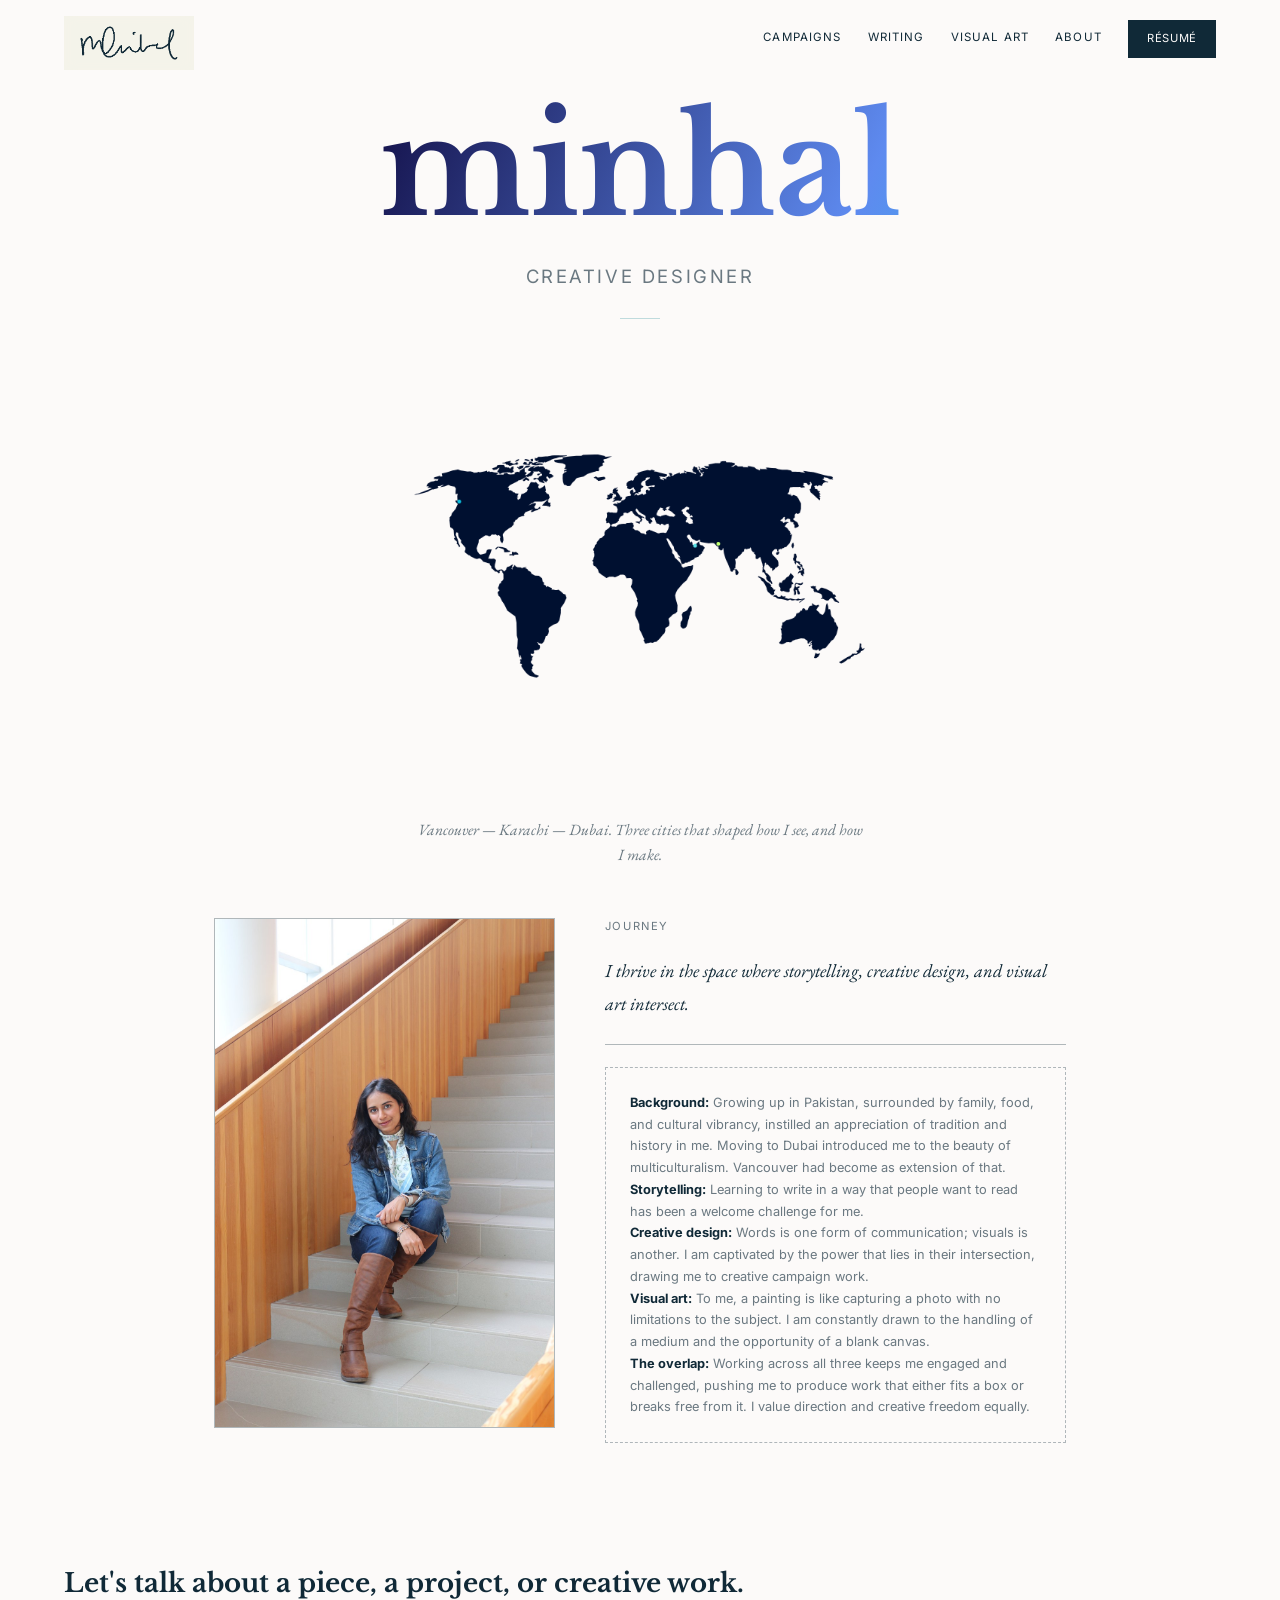
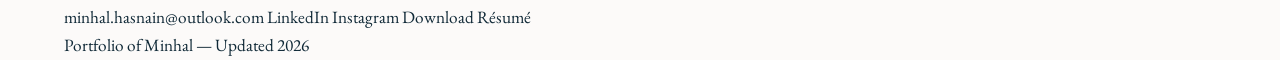
==== about.html @ 6f4754b1 "Add files via upload" ====
<!DOCTYPE html>
<html lang="en">
<head>
<meta charset="UTF-8">
<meta name="viewport" content="width=device-width, initial-scale=1.0">
<title>About — Minhal</title>
<link rel="stylesheet" href="style.css">

<!--
  ============================================================
  HOW TO EDIT THIS FILE
  ============================================================
  The big centered name uses an animated gradient — its colors
  are the two "vivid-blue" variables near the top of style.css,
  plus your existing navy. Change those hex values there.

  The three cycling labels are in the .roles list below — add,
  remove, or reorder <span> entries and the rotation adjusts
  automatically. Timing is set in the <script> at the bottom
  (currently 2.4s per label).

  Bio paragraphs are plain text further down — replace directly.
  ============================================================
-->

<style>
  .about-hero {
    display: flex; flex-direction: column; align-items: center; justify-content: center;
    text-align: center;
    padding: 100px 24px 20px;
  }

  .name-gradient {
    font-family: 'Libre Baskerville', serif;
    font-weight: 700;
    font-size: clamp(3.2rem, 13vw, 8.5rem);
    line-height: 1;
    text-transform: lowercase;
    background: linear-gradient(115deg, var(--vivid-dark) 0%, var(--vivid-blue) 30%, var(--vivid-blue-light) 50%, var(--vivid-blue) 70%, var(--vivid-dark) 100%);
    background-size: 300% 300%;
    -webkit-background-clip: text;
    background-clip: text;
    color: transparent;
    animation: gradientFlow 9s ease infinite;
  }

  @keyframes gradientFlow {
    0%   { background-position: 0% 50%; }
    50%  { background-position: 100% 50%; }
    100% { background-position: 0% 50%; }
  }

  .roles {
    margin-top: 26px;
    height: 1.9rem;
    position: relative;
    font-family: 'Inter', sans-serif;
    font-size: 1.15rem;
    letter-spacing: 0.14em;
    text-transform: uppercase;
    color: var(--navy-soft);
  }
  .roles span {
    position: absolute; left: 50%; top: 0;
    transform: translateX(-50%);
    opacity: 0;
    transition: opacity 0.7s ease;
    white-space: nowrap;
  }
  .roles span.active { opacity: 1; }

  .about-divider {
    width: 40px; height: 1px; background: var(--teal);
    margin: 26px auto 0;
  }

  .map-wrap {
    max-width: 500px;
    margin: 30px auto 0;
    padding: 0 24px;
  }
  .map-wrap img { width: 100%; height: auto; display: block; }
  .map-caption {
    margin-top: 16px;
    text-align: center;
    font-family: 'EB Garamond', serif;
    font-style: italic;
    font-size: 0.98rem;
    color: var(--navy-soft);
  }

  .about-bio {
    max-width: 900px;
    margin: 30px auto 0;
    padding: 0 24px 120px;
    text-align: left;
    display: grid;
    grid-template-columns: 0.85fr 1.15fr;
    gap: 50px;
    align-items: start;
  }
  .about-headshot img {
    width: 100%;
    display: block;
    border: 1px solid var(--navy-faint);
  }
  .about-bio-text p {
    font-family: 'EB Garamond', serif;
    font-size: 1.15rem;
    line-height: 1.8;
    margin-bottom: 22px;
  }
  .about-bio-text .label { margin-bottom: 18px; display: block; }
  .bio-statement {
    font-family: 'Libre Baskerville', serif;
    font-style: italic;
    font-size: clamp(1.2rem, 2vw, 1.5rem);
    line-height: 1.4;
    color: var(--navy);
    margin-bottom: 30px;
    padding-bottom: 24px;
    border-bottom: 1px solid var(--navy-faint);
  }
  .bio-placeholder-box {
    border: 1px dashed var(--navy-faint);
    padding: 24px;
    font-family: 'Inter', sans-serif;
    font-size: 0.8rem;
    line-height: 1.7;
    color: var(--navy-soft);
  }
  .bio-placeholder-box strong { color: var(--navy); }

  @media (max-width: 700px) {
    .about-bio { grid-template-columns: 1fr; }
    .about-headshot { max-width: 260px; margin: 0 auto; }
  }

  @media (prefers-reduced-motion: reduce) {
    .name-gradient { animation: none; background-position: 30% 50%; }
    .roles span { transition: none; }
  }
</style>
</head>
<body>

<a class="mark" href="index.html"><img src="images/signature.png" alt="Minhal signature"></a>
<nav class="nav-desktop">
  <a class="nav-link" href="work.html">Campaigns</a>
  <a class="nav-link" href="writing.html">Writing</a>
  <a class="nav-link" href="art.html">Visual Art</a>
  <a class="nav-link" href="about.html">About</a>
  <a class="btn-resume" href="#">Résumé</a>
</nav>
<div class="nav-mobile-toggle" id="hamburger"><span></span></div>
<div class="mobile-menu" id="mobileMenu">
  <a class="mobile-link" href="work.html">Campaigns</a>
  <a class="mobile-link" href="writing.html">Writing</a>
  <a class="mobile-link" href="art.html">Visual Art</a>
  <a class="mobile-link" href="about.html">About</a>
  <a class="btn-resume" href="#">Résumé</a>
</div>

<!-- SECTION: ABOUT HERO -->
<div class="about-hero">
  <div class="name-gradient">Minhal</div>
  <div class="roles">
    <span class="active">Storyteller</span>
    <span>Creative Designer</span>
    <span>Visual Artist</span>
  </div>
  <div class="about-divider"></div>

  <div class="map-wrap">
    <img src="images/world-map.png" alt="World map with pins marking Vancouver, Dubai, and Karachi">
    <p class="map-caption">Vancouver — Karachi — Dubai. Three cities that shaped how I see, and how I make.</p>
  </div>
</div>

<!-- SECTION: BIO -->
<div class="about-bio">
  <div class="about-headshot">
    <img src="images/headshot.jpg" alt="Portrait of Minhal">
  </div>
  <div class="about-bio-text">
    <span class="label">Journey</span>
    <p class="bio-statement">I thrive in the space where storytelling, creative design, and visual art intersect.</p>
    <div class="bio-placeholder-box">
      <strong>Background:</strong> Growing up in Pakistan, surrounded by family, food, and cultural vibrancy, instilled an appreciation of tradition and history in me. Moving to Dubai introduced me to the beauty of multiculturalism. Vancouver had become as extension of that.<br>
      <strong>Storytelling:</strong> Learning to write in a way that people want to read has been a welcome challenge for me.<br>
      <strong>Creative design:</strong> Words is one form of communication; visuals is another. I am captivated by the power that lies in their intersection, drawing me to creative campaign work.<br>
      <strong>Visual art:</strong> To me, a painting is like capturing a photo with no limitations to the subject. I am constantly drawn to the handling of a medium and the opportunity of a blank canvas.<br>
      <strong>The overlap:</strong> Working across all three keeps me engaged and challenged, pushing me to produce work that either fits a box or breaks free from it. I value direction and creative freedom equally.
    </div>
  </div>
</div>

  <footer id="contact">
  <div class="wrap">
    <h2 class="display">Let's talk about a piece, a project, or creative work.</h2>
        <div class="contact-row">
      <a href="mailto:minhal.hasnain@outlook.com">minhal.hasnain@outlook.com</a>
      <a href="https://www.linkedin.com/in/minhal-hasnain-a8464b2b0/" target="_blank" rel="noopener">LinkedIn</a>
      <a href="https://www.instagram.com/spilling.ink.mh/" target="_blank" rel="noopener">Instagram</a>
      <a href="#">Download Résumé</a>
    </div>
    <div class="fine-print">Portfolio of Minhal — Updated 2026</div>
  </div>
</footer>
  
<script>
    const hamburger = document.getElementById('hamburger');
  const mobileMenu = document.getElementById('mobileMenu');
  hamburger.addEventListener('click', () => { hamburger.classList.toggle('open'); mobileMenu.classList.toggle('open'); });
  document.querySelectorAll('.mobile-menu a').forEach(a => {
    a.addEventListener('click', () => { hamburger.classList.remove('open'); mobileMenu.classList.remove('open'); });
  });

  // Cycling role labels
  const roles = document.querySelectorAll('.roles span');
  let roleIndex = 0;
  setInterval(() => {
    roles[roleIndex].classList.remove('active');
    roleIndex = (roleIndex + 1) % roles.length;
    roles[roleIndex].classList.add('active');
  }, 1500);
</script>

</body>
</html>
---- style.css ----
/* ============================================================
   SHARED STYLES — loaded by both index.html and about.html
   Edit colors and fonts here once; both pages update.
   ============================================================ */
@import url('https://fonts.googleapis.com/css2?family=Libre+Baskerville:ital,wght@0,400;0,700;1,400&family=EB+Garamond:ital,wght@0,400;0,500;0,600;1,400&family=Inter:wght@400;500&family=Parisienne&display=swap');

:root {
  /* ---- EDIT YOUR COLORS HERE ---- */
  --cream: #fcfaf9;
  --teal:  #bfdbdd;
  --grey:  #e6eaef;
  --navy:  #102937;
  /* one-time accent used only for the About page name gradient */
  --vivid-blue: #5E8AEF;
  --vivid-blue-light: #24CAEA;
  --vivid-dark: #14114A;
  /* -------------------------------- */
  --navy-soft: rgba(16, 41, 55, 0.62);
  --navy-faint: rgba(16, 41, 55, 0.32);
}

* { box-sizing: border-box; margin: 0; padding: 0; }
html { scroll-behavior: smooth; }
body {
  background: var(--cream);
  color: var(--navy);
  font-family: 'EB Garamond', serif;
  font-size: 1.08rem;
  line-height: 1.6;
  -webkit-font-smoothing: antialiased;
  overflow-x: hidden;
}
a { color: inherit; text-decoration: none; }
.display { font-family: 'Libre Baskerville', serif; }
.label {
  font-family: 'Inter', sans-serif;
  font-size: 0.7rem;
  letter-spacing: 0.14em;
  text-transform: uppercase;
  color: var(--navy-soft);
}
.wrap { max-width: 1400px; margin: 0 auto; padding: 0 clamp(20px, 5vw, 64px); }

/* ---------- SIGNATURE (fixed top-left, links home) ---------- */
.mark {
  position: fixed;
  top: 16px;
  left: clamp(20px, 5vw, 64px);
  z-index: 60;
  display: block;
  background: rgba(242, 240, 228, 0.75);
  backdrop-filter: blur(6px);
  padding: 6px 12px;
  line-height: 1;
}
.mark img {
  display: block;
  height: 42px;
  width: auto;
}

/* ---------- DESKTOP NAV — flat, 4 items, résumé CTA ---------- */
.nav-desktop {
  position: fixed;
  top: 20px;
  right: clamp(20px, 5vw, 64px);
  z-index: 60;
  display: flex;
  align-items: center;
  gap: 26px;
  font-family: 'Inter', sans-serif;
  font-size: 0.72rem;
  letter-spacing: 0.1em;
  text-transform: uppercase;
}
.nav-desktop a.nav-link {
  position: relative;
  padding-bottom: 3px;
}
.nav-desktop a.nav-link::after {
  content: ""; position: absolute; left: 0; bottom: 0;
  width: 0%; height: 1px; background: var(--navy);
  transition: width 0.25s ease;
}
.nav-desktop a.nav-link:hover::after { width: 100%; }
.btn-resume {
  font-family: 'Inter', sans-serif; font-size: 0.7rem; letter-spacing: 0.06em; text-transform: uppercase;
  background: var(--navy); color: var(--cream); padding: 9px 18px; border: 1px solid var(--navy);
  transition: opacity 0.2s ease;
}
.btn-resume:hover { opacity: 0.85; }

/* ---------- MOBILE HAMBURGER + MENU (flat) ---------- */
.nav-mobile-toggle {
  display: none; position: fixed; top: 20px; right: 20px; z-index: 70;
  width: 40px; height: 40px; background: rgba(242,240,228,0.9);
  border: 1px solid var(--navy-faint); align-items: center; justify-content: center; cursor: pointer;
}
.nav-mobile-toggle span { display: block; width: 18px; height: 1px; background: var(--navy); position: relative; }
.nav-mobile-toggle span::before, .nav-mobile-toggle span::after {
  content: ""; position: absolute; left: 0; width: 18px; height: 1px; background: var(--navy);
  transition: transform 0.25s ease;
}
.nav-mobile-toggle span::before { top: -6px; }
.nav-mobile-toggle span::after { top: 6px; }
.nav-mobile-toggle.open span { background: transparent; }
.nav-mobile-toggle.open span::before { transform: translateY(6px) rotate(45deg); }
.nav-mobile-toggle.open span::after { transform: translateY(-6px) rotate(-45deg); }

.mobile-menu {
  position: fixed; inset: 0; background: var(--cream); z-index: 65;
  padding: 100px 32px 40px; display: flex; flex-direction: column; gap: 4px;
  transform: translateX(100%); transition: transform 0.35s ease; overflow-y: auto;
}
.mobile-menu.open { transform: translateX(0); }
.mobile-menu a.mobile-link {
  display: block; padding: 18px 0; border-bottom: 1px solid var(--navy-faint);
  font-family: 'Libre Baskerville', serif; font-size: 1.3rem; font-weight: 700;
}
.mobile-menu .btn-resume { margin-top: 24px; text-align: center; }

@media (max-width: 860px) {
  .nav-desktop { display: none; }
  .nav-mobile-toggle { display: flex; }
}

/* ---------- SECTIONS GENERAL ---------- */
section { padding: 100px 0; border-top: 1px solid var(--navy-faint); }
.section-head { display: flex; justify-content: space-between; align-items: baseline; margin-bottom: 50px; flex-wrap: wrap; gap: 12px; }
.section-head h2 { font-size: clamp(1.8rem, 3.4vw, 2.6rem); font-weight: 700; }
.section-index { font-family: 'Inter', sans-serif; font-size: 0.7rem; letter-spacing: 0.1em; color: var(--navy-soft); }
.subhead { font-family: 'Inter', sans-serif; font-size: 0.72rem; letter-spacing: 0.1em; text-transform: uppercase; color: var(--navy-soft); margin: 44px 0 20px; border-top: 1px solid var(--navy-faint); padding-top: 20px; display:flex; justify-content:space-between; align-items:baseline; }
.subhead:first-of-type { margin-top: 0; border-top: none; padding-top: 0; }
.view-all { font-family: 'Inter', sans-serif; font-size: 0.68rem; letter-spacing: 0.06em; border-bottom: 1px solid var(--navy-soft); padding-bottom: 1px; text-transform: none; }
.view-all:hover { border-color: var(--teal); background: var(--teal); }

.placeholder-note { position: absolute; inset: 0; display: flex; align-items: center; justify-content: center; font-family: 'Inter', sans-serif; font-size: 0.62rem; letter-spacing: 0.08em; text-transform: uppercase; color: rgba(16,41,55,0.4); text-align: center; padding: 0 12px; }
.fill-a { background: linear-gradient(135deg, var(--teal), var(--cream)); }
.fill-b { background: linear-gradient(160deg, var(--navy), var(--teal)); }
.fill-c { background: linear-gradient(200deg, var(--grey), var(--teal)); }
.fill-d { background: linear-gradient(120deg, var(--cream), var(--navy) 140%); }
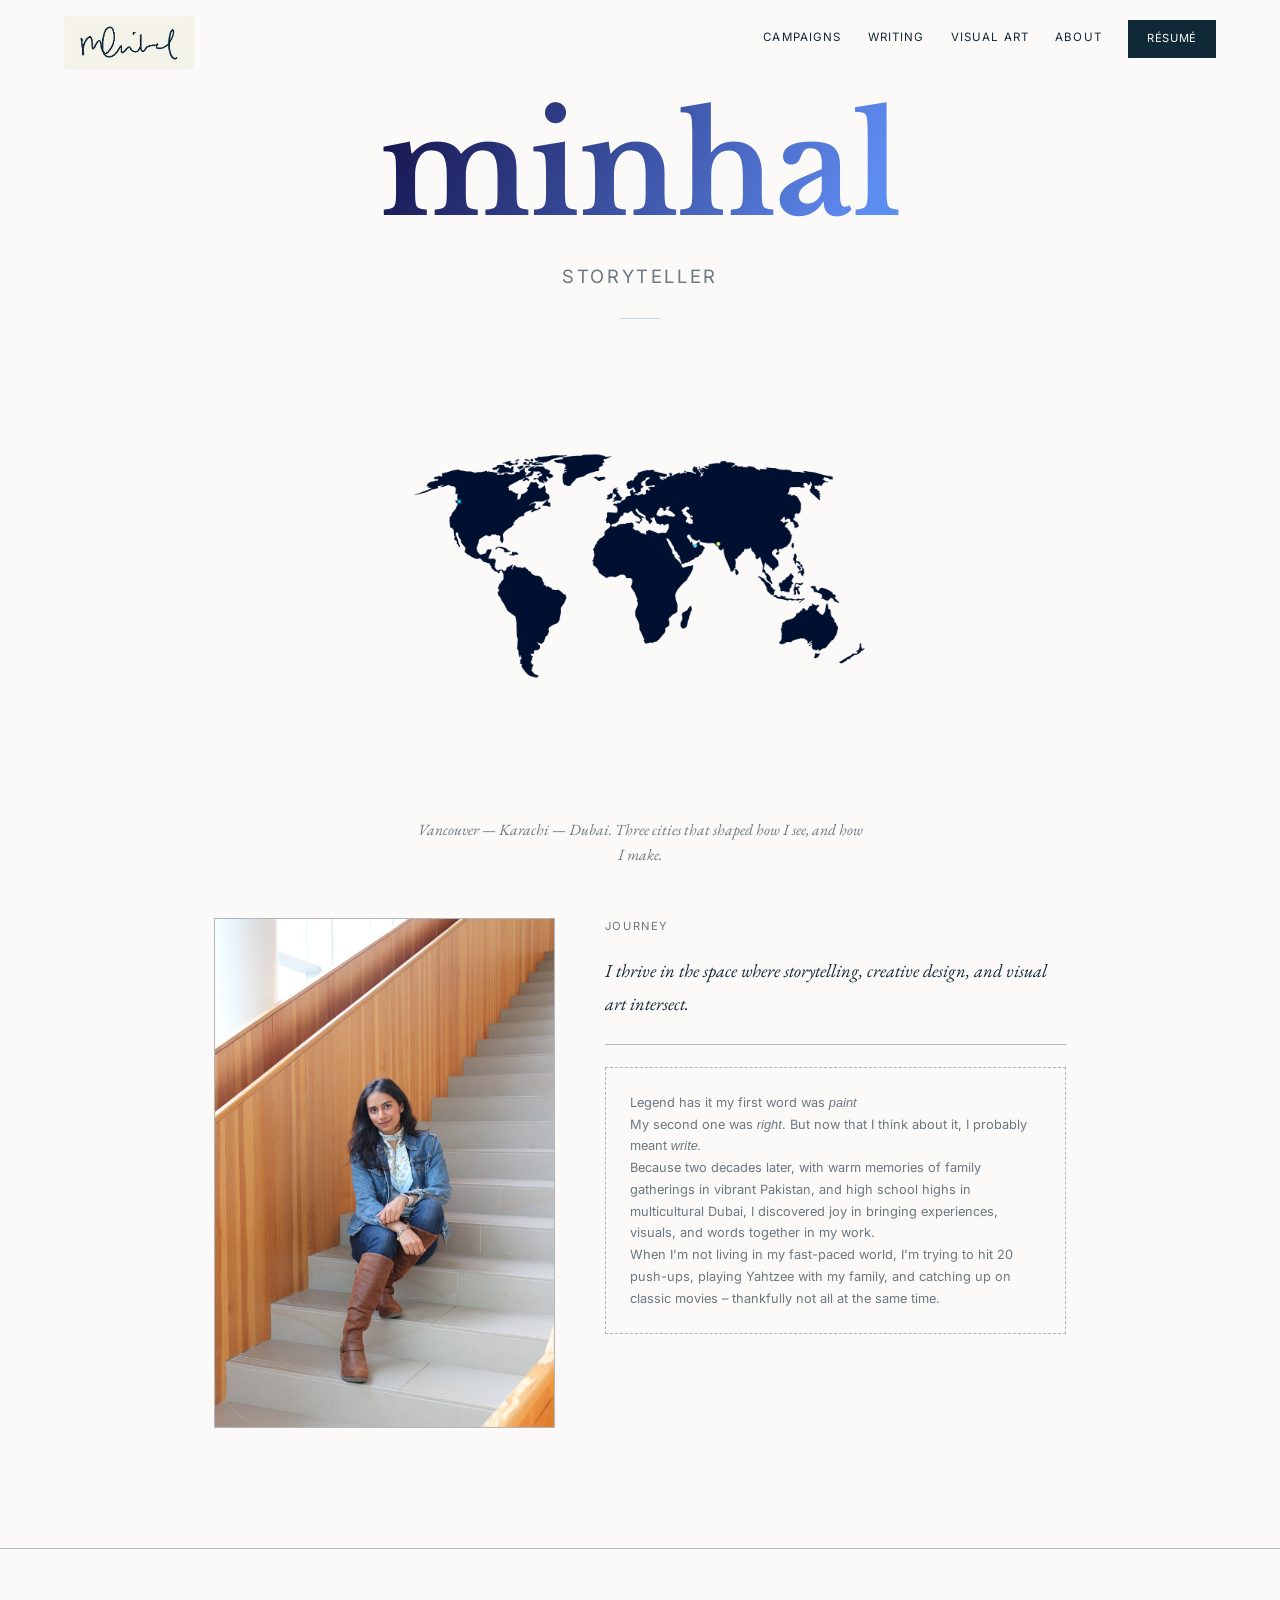
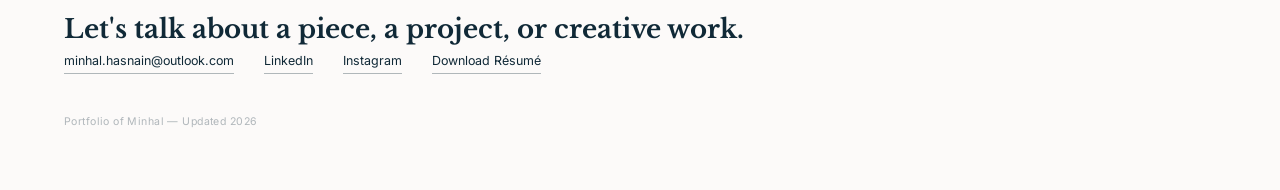
==== commit 0541b111: "Update bio statement with personal narrative Revised the bio statement to provide a more personal na" ====
--- a/about.html
+++ b/about.html
@@ -186,11 +186,10 @@
     <span class="label">Journey</span>
     <p class="bio-statement">I thrive in the space where storytelling, creative design, and visual art intersect.</p>
     <div class="bio-placeholder-box">
-      <strong>Background:</strong> Growing up in Pakistan, surrounded by family, food, and cultural vibrancy, instilled an appreciation of tradition and history in me. Moving to Dubai introduced me to the beauty of multiculturalism. Vancouver had become as extension of that.<br>
-      <strong>Storytelling:</strong> Learning to write in a way that people want to read has been a welcome challenge for me.<br>
-      <strong>Creative design:</strong> Words is one form of communication; visuals is another. I am captivated by the power that lies in their intersection, drawing me to creative campaign work.<br>
-      <strong>Visual art:</strong> To me, a painting is like capturing a photo with no limitations to the subject. I am constantly drawn to the handling of a medium and the opportunity of a blank canvas.<br>
-      <strong>The overlap:</strong> Working across all three keeps me engaged and challenged, pushing me to produce work that either fits a box or breaks free from it. I value direction and creative freedom equally.
+      Legend has it my first word was <i>paint</i><br>
+      My second one was <i>right</i>. But now that I think about it, I probably meant <i>write.</i><br>
+      Because two decades later, with warm memories of family gatherings in vibrant Pakistan, and high school highs in multicultural Dubai, I discovered joy in bringing experiences, visuals, and words together in my work.<br>
+      When I'm not living in my fast-paced world, I'm trying to hit 20 push-ups, playing Yahtzee with my family, and catching up on classic movies – thankfully not all at the same time.
     </div>
   </div>
 </div>
--- a/style.css
+++ b/style.css
@@ -139,3 +139,9 @@
 .fill-b { background: linear-gradient(160deg, var(--navy), var(--teal)); }
 .fill-c { background: linear-gradient(200deg, var(--grey), var(--teal)); }
 .fill-d { background: linear-gradient(120deg, var(--cream), var(--navy) 140%); }
+
+/* ---------- FOOTER (shared across every page) ---------- */
+footer { padding: 60px 0; border-top: 1px solid var(--navy-faint); }
+.contact-row { display: flex; gap: 30px; flex-wrap: wrap; font-family: 'Inter', sans-serif; font-size: 0.78rem; }
+.contact-row a { border-bottom: 1px solid var(--navy-faint); padding-bottom: 2px; }
+.fine-print { margin-top: 40px; font-family: 'Inter', sans-serif; font-size: 0.66rem; color: var(--navy-faint); letter-spacing: 0.04em; }
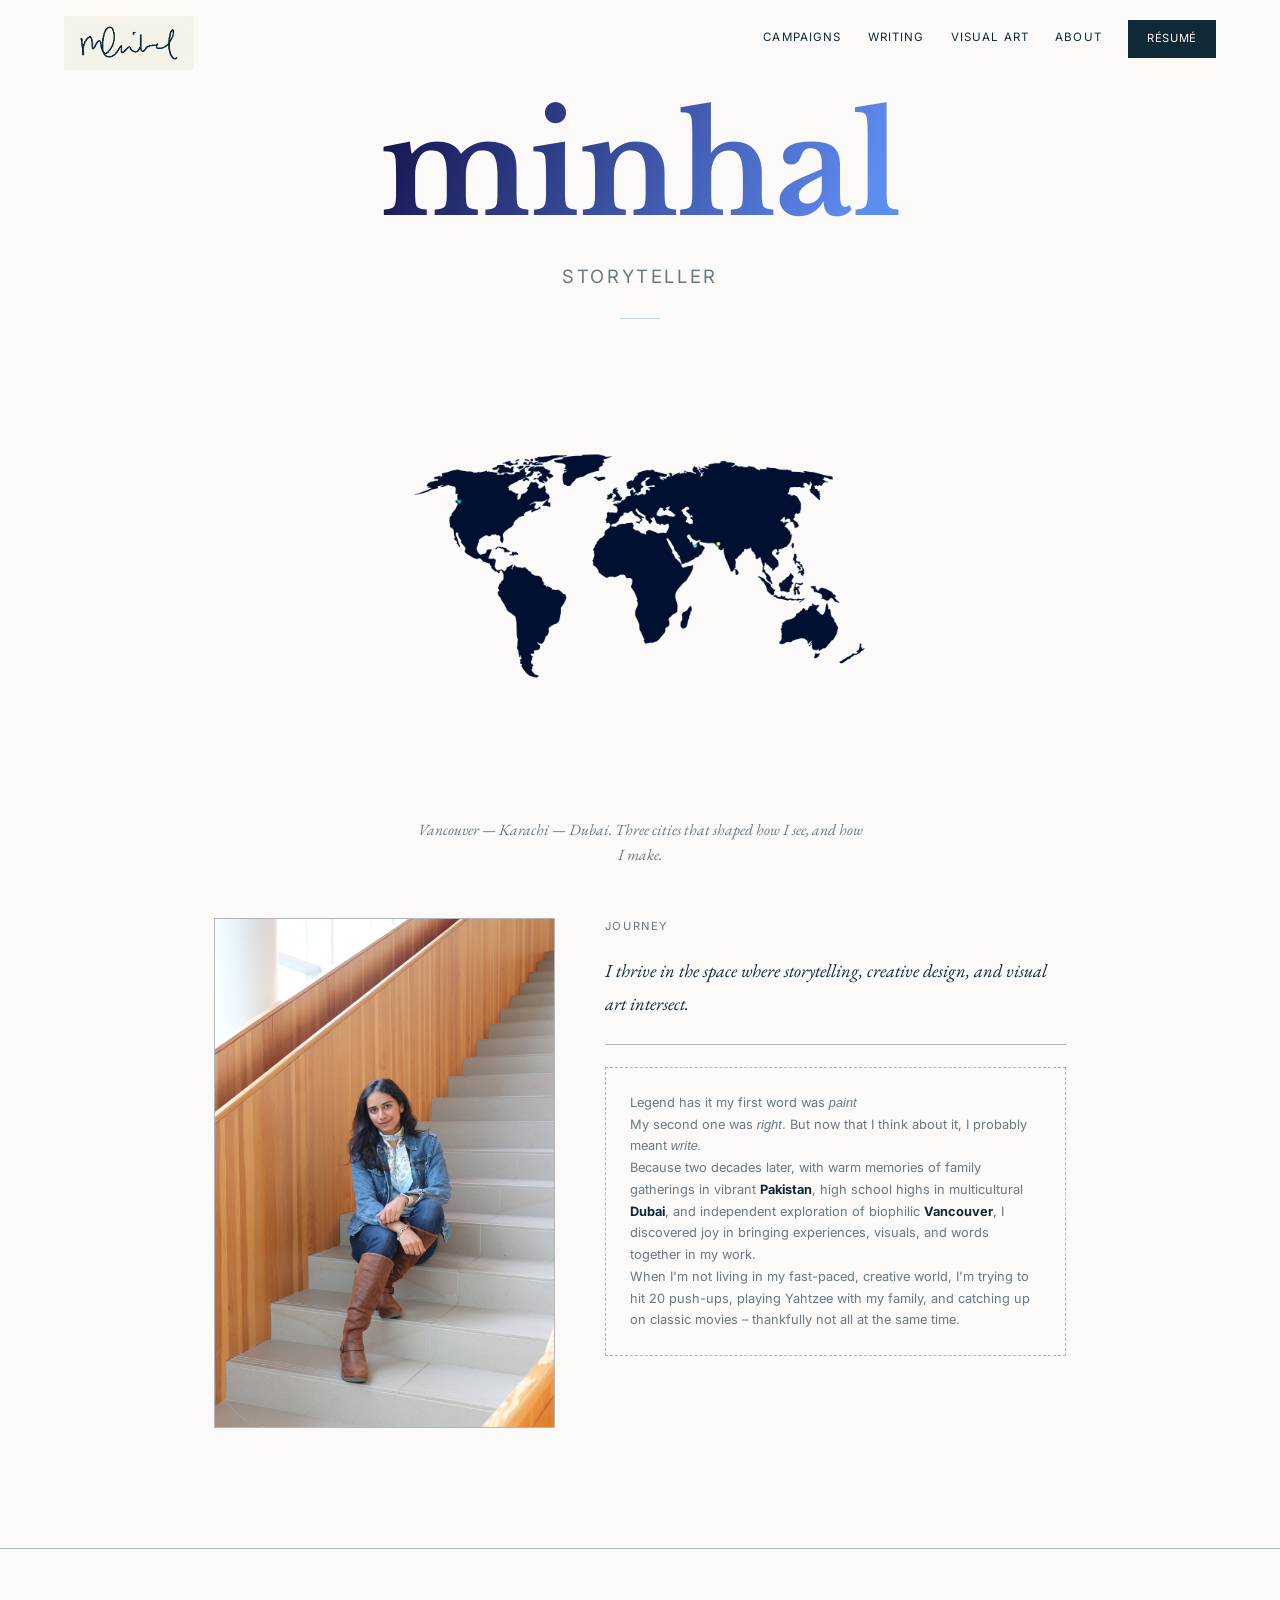
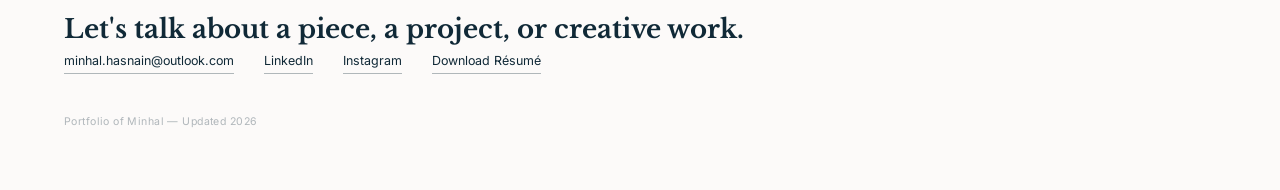
==== commit 2e1022a9: "Update bio section with improved narrative Revised bio statement to enhance clarity and detail." ====
--- a/about.html
+++ b/about.html
@@ -187,9 +187,14 @@
     <p class="bio-statement">I thrive in the space where storytelling, creative design, and visual art intersect.</p>
     <div class="bio-placeholder-box">
       Legend has it my first word was <i>paint</i><br>
-      My second one was <i>right</i>. But now that I think about it, I probably meant <i>write.</i><br>
-      Because two decades later, with warm memories of family gatherings in vibrant Pakistan, and high school highs in multicultural Dubai, I discovered joy in bringing experiences, visuals, and words together in my work.<br>
-      When I'm not living in my fast-paced world, I'm trying to hit 20 push-ups, playing Yahtzee with my family, and catching up on classic movies – thankfully not all at the same time.
+      
+      My second one was <i>right</i>. 
+      
+      But now that I think about it, I probably meant <i>write.</i><br>
+      
+      Because two decades later, with warm memories of family gatherings in vibrant <strong>Pakistan</strong>, high school highs in multicultural <strong>Dubai</strong>, and independent exploration of biophilic <strong>Vancouver</strong>, I discovered joy in bringing experiences, visuals, and words together in my work.<br>
+      
+      When I'm not living in my fast-paced, creative world, I'm trying to hit 20 push-ups, playing Yahtzee with my family, and catching up on classic movies – thankfully not all at the same time.
     </div>
   </div>
 </div>
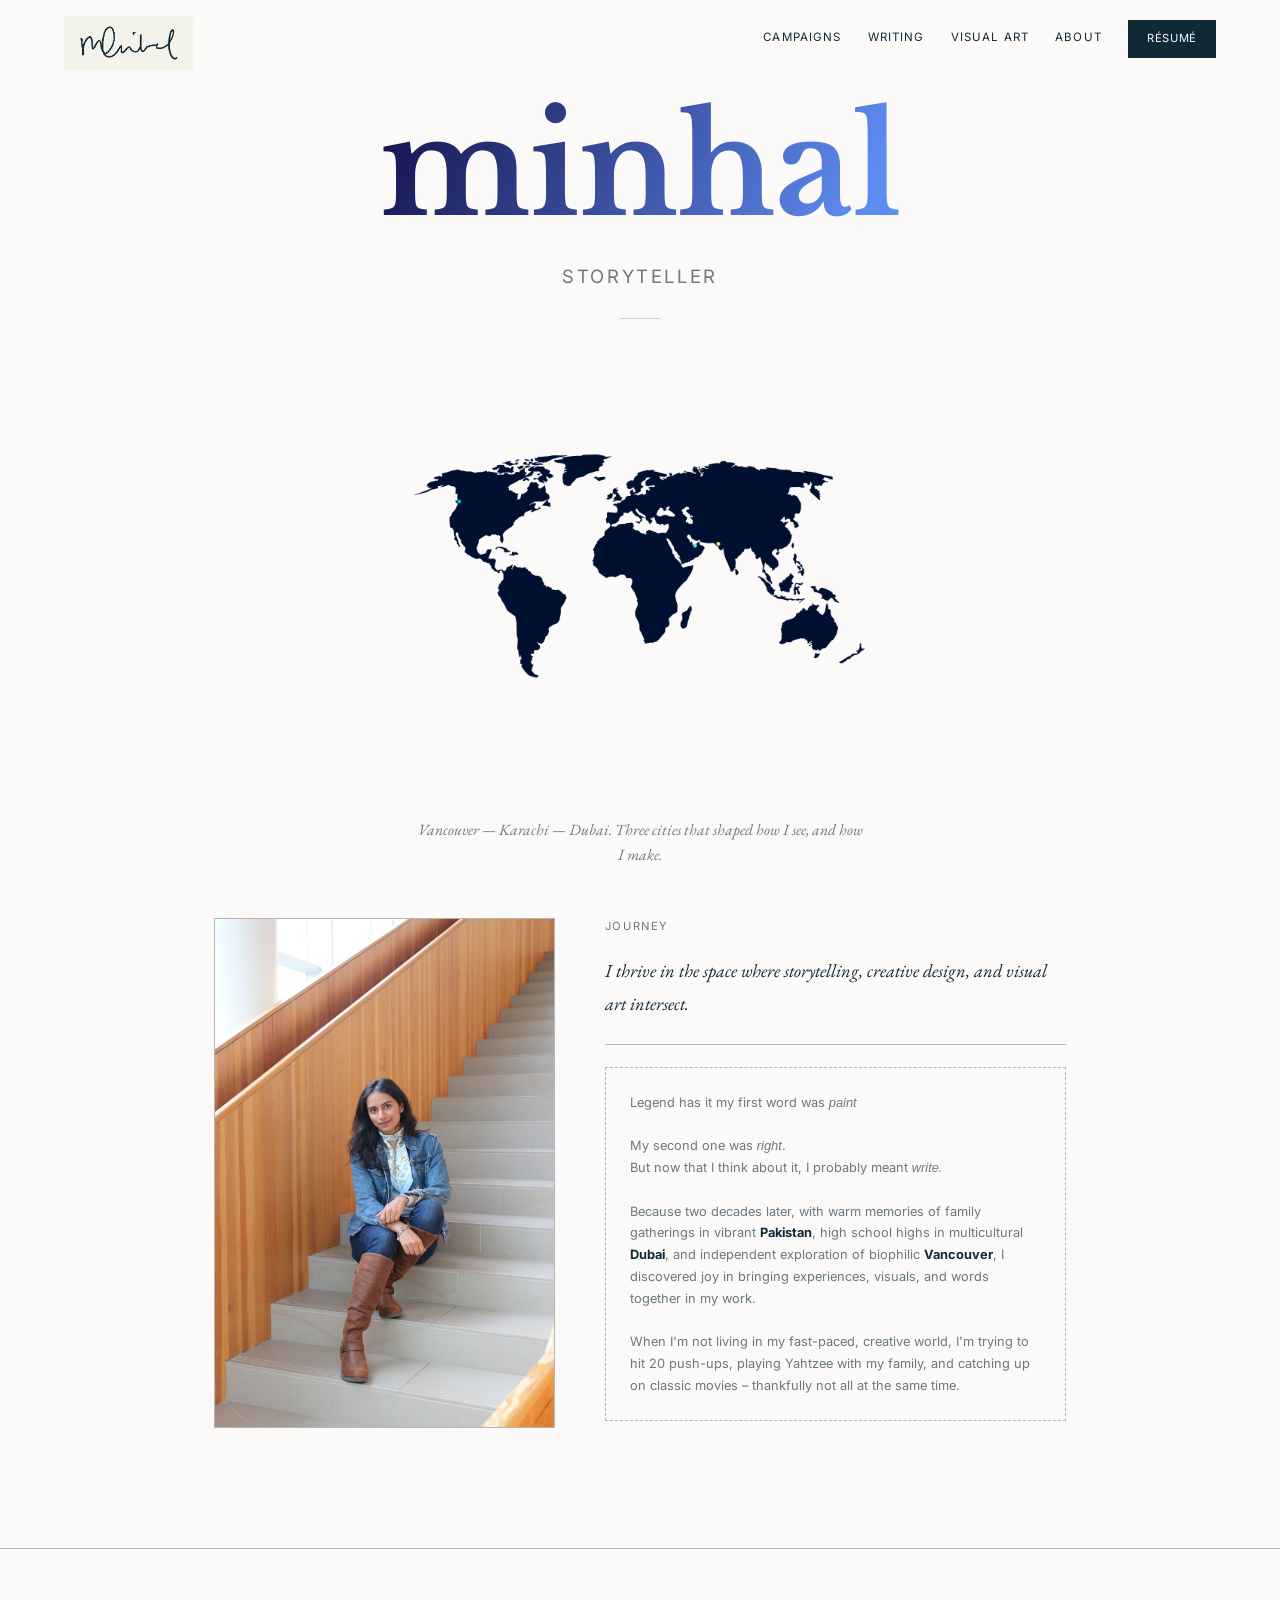
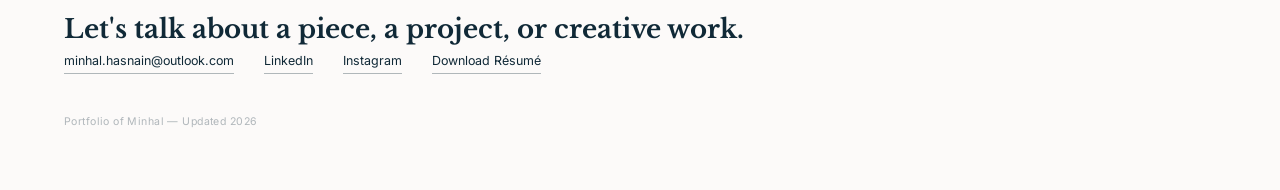
==== commit 82a3fa95: "Clean up line breaks in about.html bio Removed unnecessary line breaks in the bio section." ====
--- a/about.html
+++ b/about.html
@@ -187,13 +187,13 @@
     <p class="bio-statement">I thrive in the space where storytelling, creative design, and visual art intersect.</p>
     <div class="bio-placeholder-box">
       Legend has it my first word was <i>paint</i><br>
-      
+      <br>
       My second one was <i>right</i>. 
-      
+      <br>
       But now that I think about it, I probably meant <i>write.</i><br>
-      
+      <br>
       Because two decades later, with warm memories of family gatherings in vibrant <strong>Pakistan</strong>, high school highs in multicultural <strong>Dubai</strong>, and independent exploration of biophilic <strong>Vancouver</strong>, I discovered joy in bringing experiences, visuals, and words together in my work.<br>
-      
+      <br>
       When I'm not living in my fast-paced, creative world, I'm trying to hit 20 push-ups, playing Yahtzee with my family, and catching up on classic movies – thankfully not all at the same time.
     </div>
   </div>
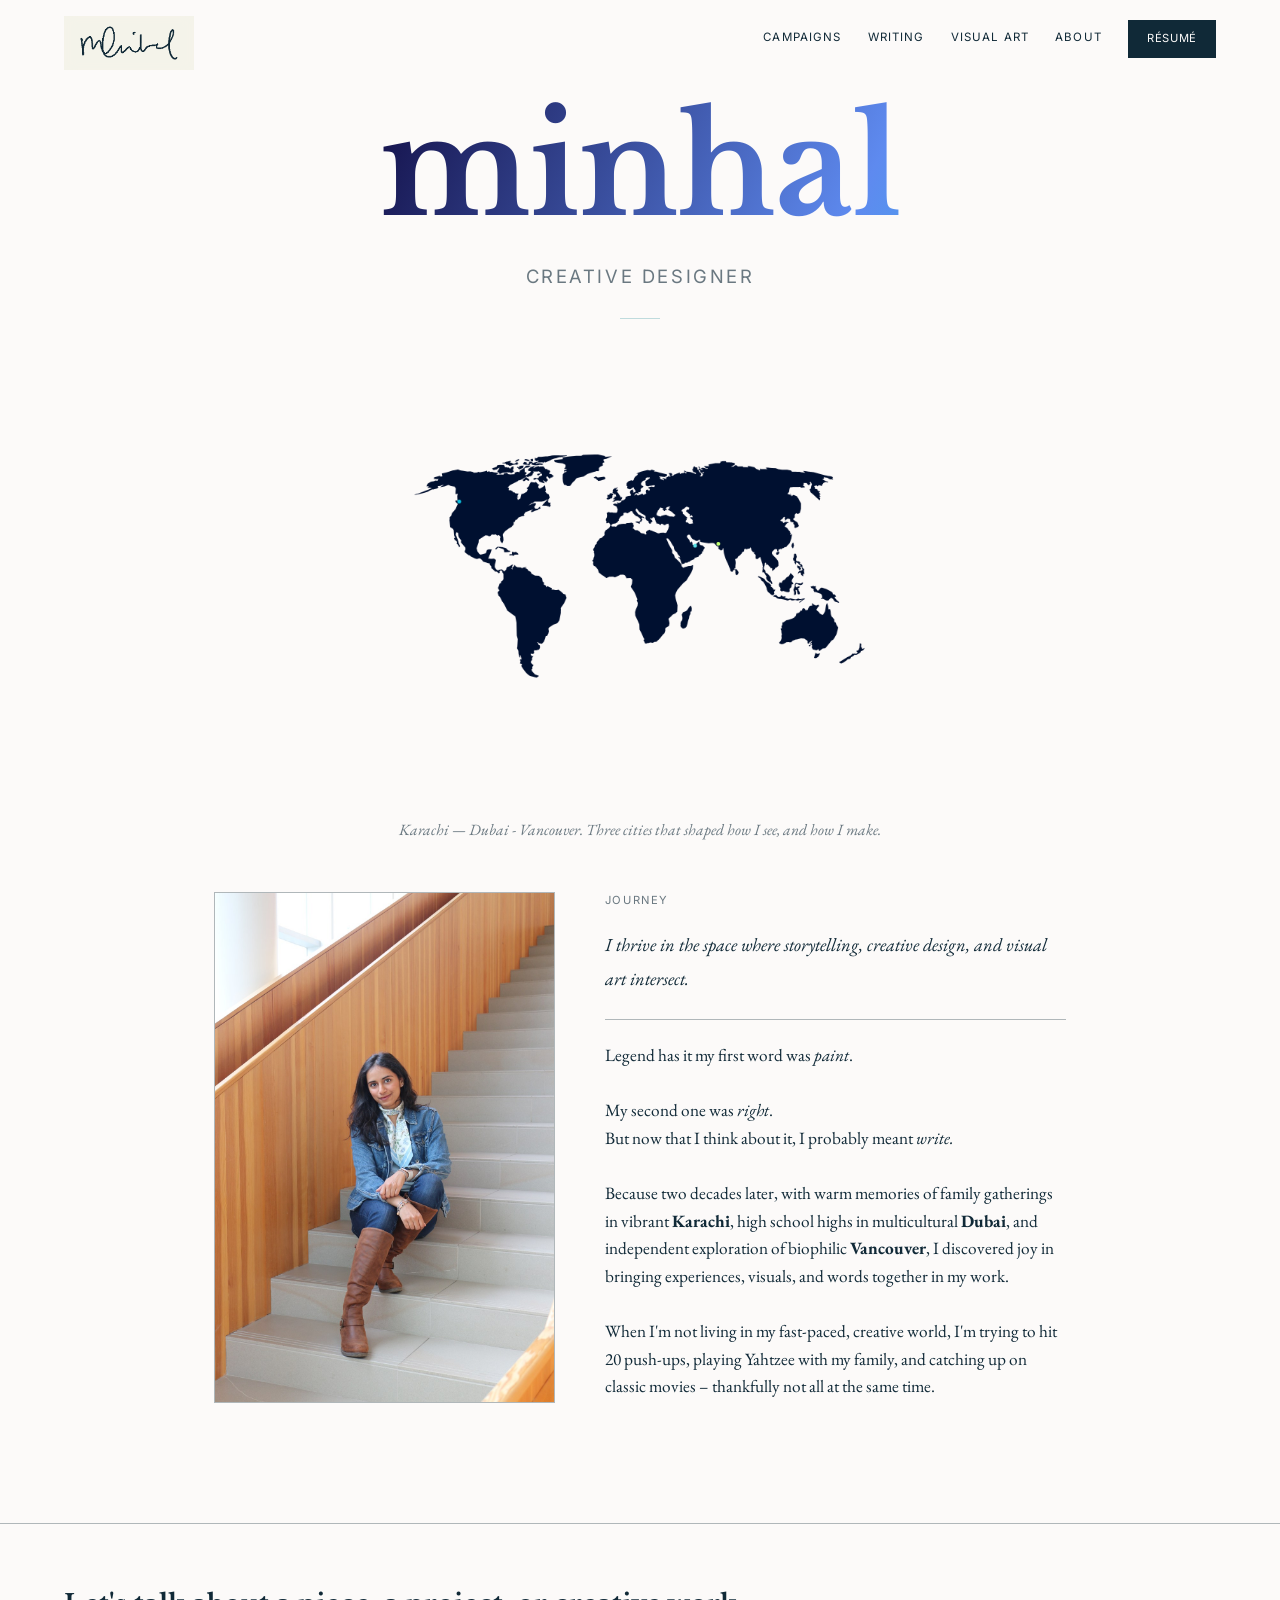
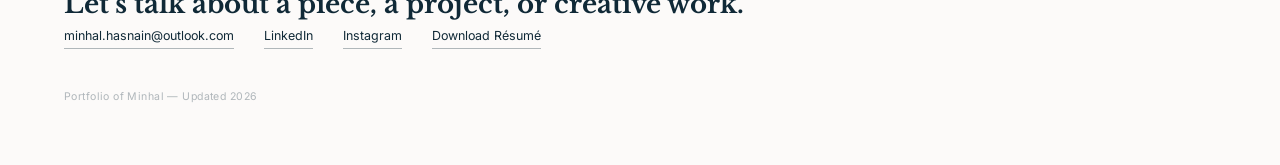
==== commit 4cc1a907: "Revise map section and bio text for clarity Updated map caption and adjusted image styling." ====
--- a/about.html
+++ b/about.html
@@ -171,9 +171,10 @@
   </div>
   <div class="about-divider"></div>
 
-  <div class="map-wrap">
-    <img src="images/world-map.png" alt="World map with pins marking Vancouver, Dubai, and Karachi">
-    <p class="map-caption">Vancouver — Karachi — Dubai. Three cities that shaped how I see, and how I make.</p>
+ <div class="map-wrap">
+    <img src="images/world-map.png" alt="World map with pins marking Vancouver, Dubai, and Karachi" style="width: 100%; height: auto;">
+</div>
+    <p class="map-caption">Karachi — Dubai - Vancouver. Three cities that shaped how I see, and how I make.</p>
   </div>
 </div>
 
@@ -185,14 +186,14 @@
   <div class="about-bio-text">
     <span class="label">Journey</span>
     <p class="bio-statement">I thrive in the space where storytelling, creative design, and visual art intersect.</p>
-    <div class="bio-placeholder-box">
-      Legend has it my first word was <i>paint</i><br>
+
+      Legend has it my first word was <i>paint</i>.<br>
       <br>
       My second one was <i>right</i>. 
       <br>
       But now that I think about it, I probably meant <i>write.</i><br>
       <br>
-      Because two decades later, with warm memories of family gatherings in vibrant <strong>Pakistan</strong>, high school highs in multicultural <strong>Dubai</strong>, and independent exploration of biophilic <strong>Vancouver</strong>, I discovered joy in bringing experiences, visuals, and words together in my work.<br>
+      Because two decades later, with warm memories of family gatherings in vibrant <strong>Karachi</strong>, high school highs in multicultural <strong>Dubai</strong>, and independent exploration of biophilic <strong>Vancouver</strong>, I discovered joy in bringing experiences, visuals, and words together in my work.<br>
       <br>
       When I'm not living in my fast-paced, creative world, I'm trying to hit 20 push-ups, playing Yahtzee with my family, and catching up on classic movies – thankfully not all at the same time.
     </div>
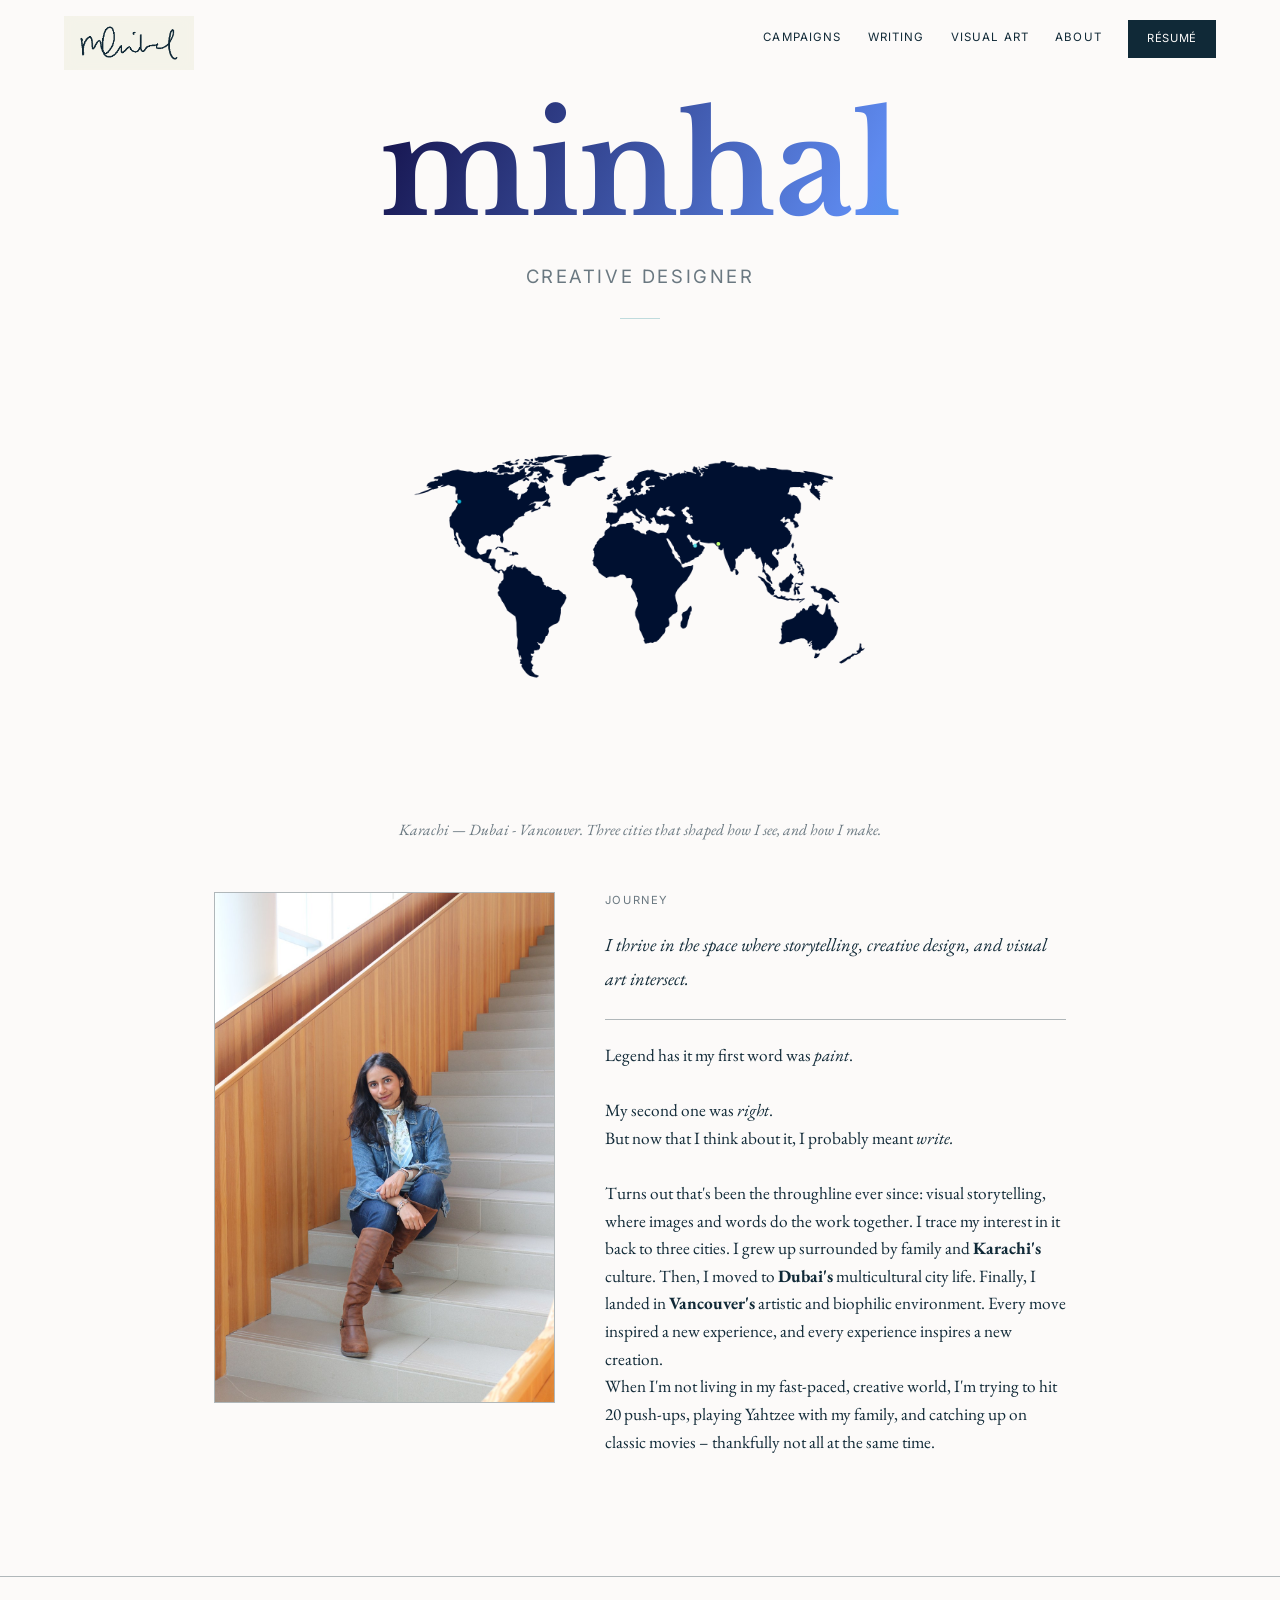
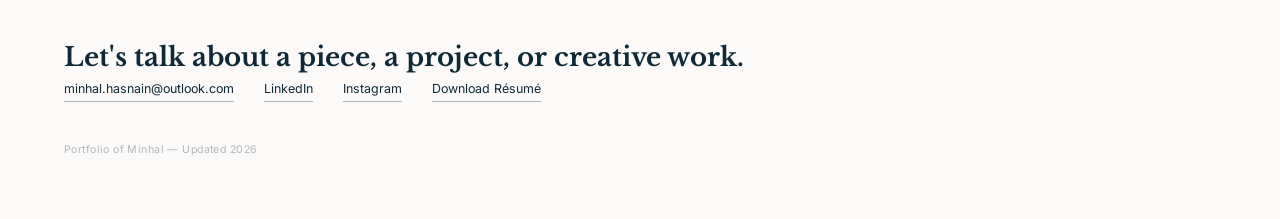
==== commit 327e9c43: "Refactor narrative in about.html for clarity Revised the paragraph to enhance clarity and flow, emph" ====
--- a/about.html
+++ b/about.html
@@ -193,7 +193,7 @@
       <br>
       But now that I think about it, I probably meant <i>write.</i><br>
       <br>
-      Because two decades later, with warm memories of family gatherings in vibrant <strong>Karachi</strong>, high school highs in multicultural <strong>Dubai</strong>, and independent exploration of biophilic <strong>Vancouver</strong>, I discovered joy in bringing experiences, visuals, and words together in my work.<br>
+      Turns out that's been the throughline ever since: visual storytelling, where images and words do the work together. I trace my interest in it back to three cities. I grew up surrounded by family and <b>Karachi's</b> culture. Then, I moved to <b>Dubai's</b> multicultural city life. Finally, I landed in <b>Vancouver's</b> artistic and biophilic environment. Every move inspired a new experience, and every experience inspires a new creation.
       <br>
       When I'm not living in my fast-paced, creative world, I'm trying to hit 20 push-ups, playing Yahtzee with my family, and catching up on classic movies – thankfully not all at the same time.
     </div>
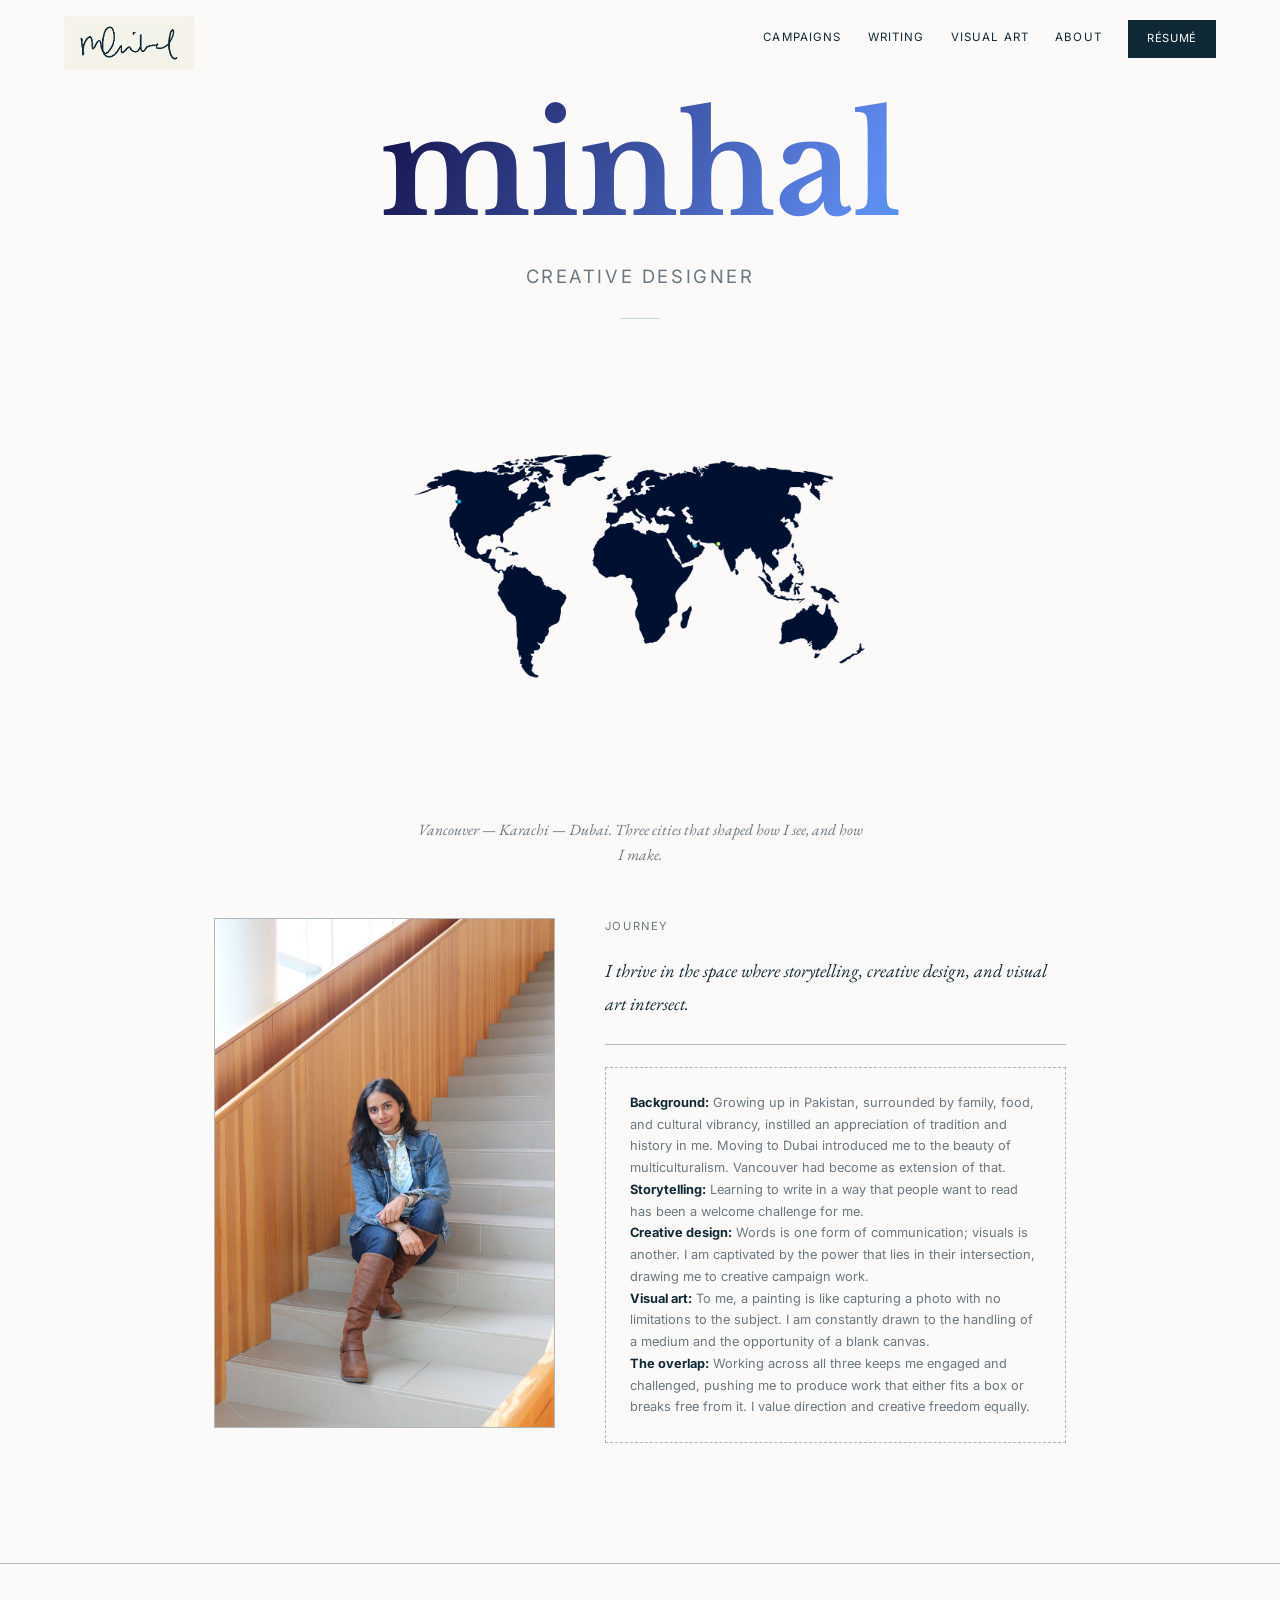
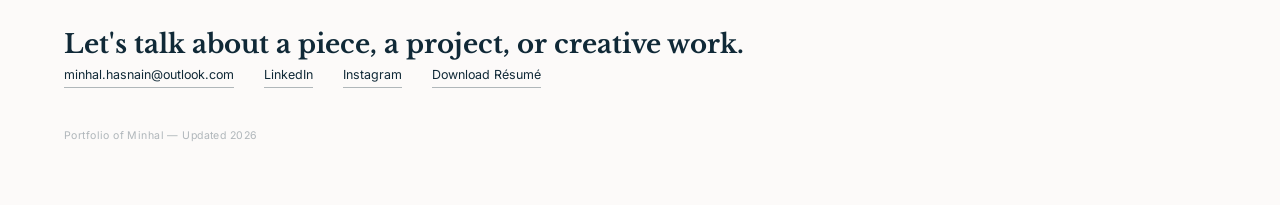
==== commit 3cfafa6f: "Add files via upload" ====
--- a/about.html
+++ b/about.html
@@ -171,10 +171,9 @@
   </div>
   <div class="about-divider"></div>
 
- <div class="map-wrap">
-    <img src="images/world-map.png" alt="World map with pins marking Vancouver, Dubai, and Karachi" style="width: 100%; height: auto;">
-</div>
-    <p class="map-caption">Karachi — Dubai - Vancouver. Three cities that shaped how I see, and how I make.</p>
+  <div class="map-wrap">
+    <img src="images/world-map.png" alt="World map with pins marking Vancouver, Dubai, and Karachi">
+    <p class="map-caption">Vancouver — Karachi — Dubai. Three cities that shaped how I see, and how I make.</p>
   </div>
 </div>
 
@@ -186,16 +185,12 @@
   <div class="about-bio-text">
     <span class="label">Journey</span>
     <p class="bio-statement">I thrive in the space where storytelling, creative design, and visual art intersect.</p>
-
-      Legend has it my first word was <i>paint</i>.<br>
-      <br>
-      My second one was <i>right</i>. 
-      <br>
-      But now that I think about it, I probably meant <i>write.</i><br>
-      <br>
-      Turns out that's been the throughline ever since: visual storytelling, where images and words do the work together. I trace my interest in it back to three cities. I grew up surrounded by family and <b>Karachi's</b> culture. Then, I moved to <b>Dubai's</b> multicultural city life. Finally, I landed in <b>Vancouver's</b> artistic and biophilic environment. Every move inspired a new experience, and every experience inspires a new creation.
-      <br>
-      When I'm not living in my fast-paced, creative world, I'm trying to hit 20 push-ups, playing Yahtzee with my family, and catching up on classic movies – thankfully not all at the same time.
+    <div class="bio-placeholder-box">
+      <strong>Background:</strong> Growing up in Pakistan, surrounded by family, food, and cultural vibrancy, instilled an appreciation of tradition and history in me. Moving to Dubai introduced me to the beauty of multiculturalism. Vancouver had become as extension of that.<br>
+      <strong>Storytelling:</strong> Learning to write in a way that people want to read has been a welcome challenge for me.<br>
+      <strong>Creative design:</strong> Words is one form of communication; visuals is another. I am captivated by the power that lies in their intersection, drawing me to creative campaign work.<br>
+      <strong>Visual art:</strong> To me, a painting is like capturing a photo with no limitations to the subject. I am constantly drawn to the handling of a medium and the opportunity of a blank canvas.<br>
+      <strong>The overlap:</strong> Working across all three keeps me engaged and challenged, pushing me to produce work that either fits a box or breaks free from it. I value direction and creative freedom equally.
     </div>
   </div>
 </div>
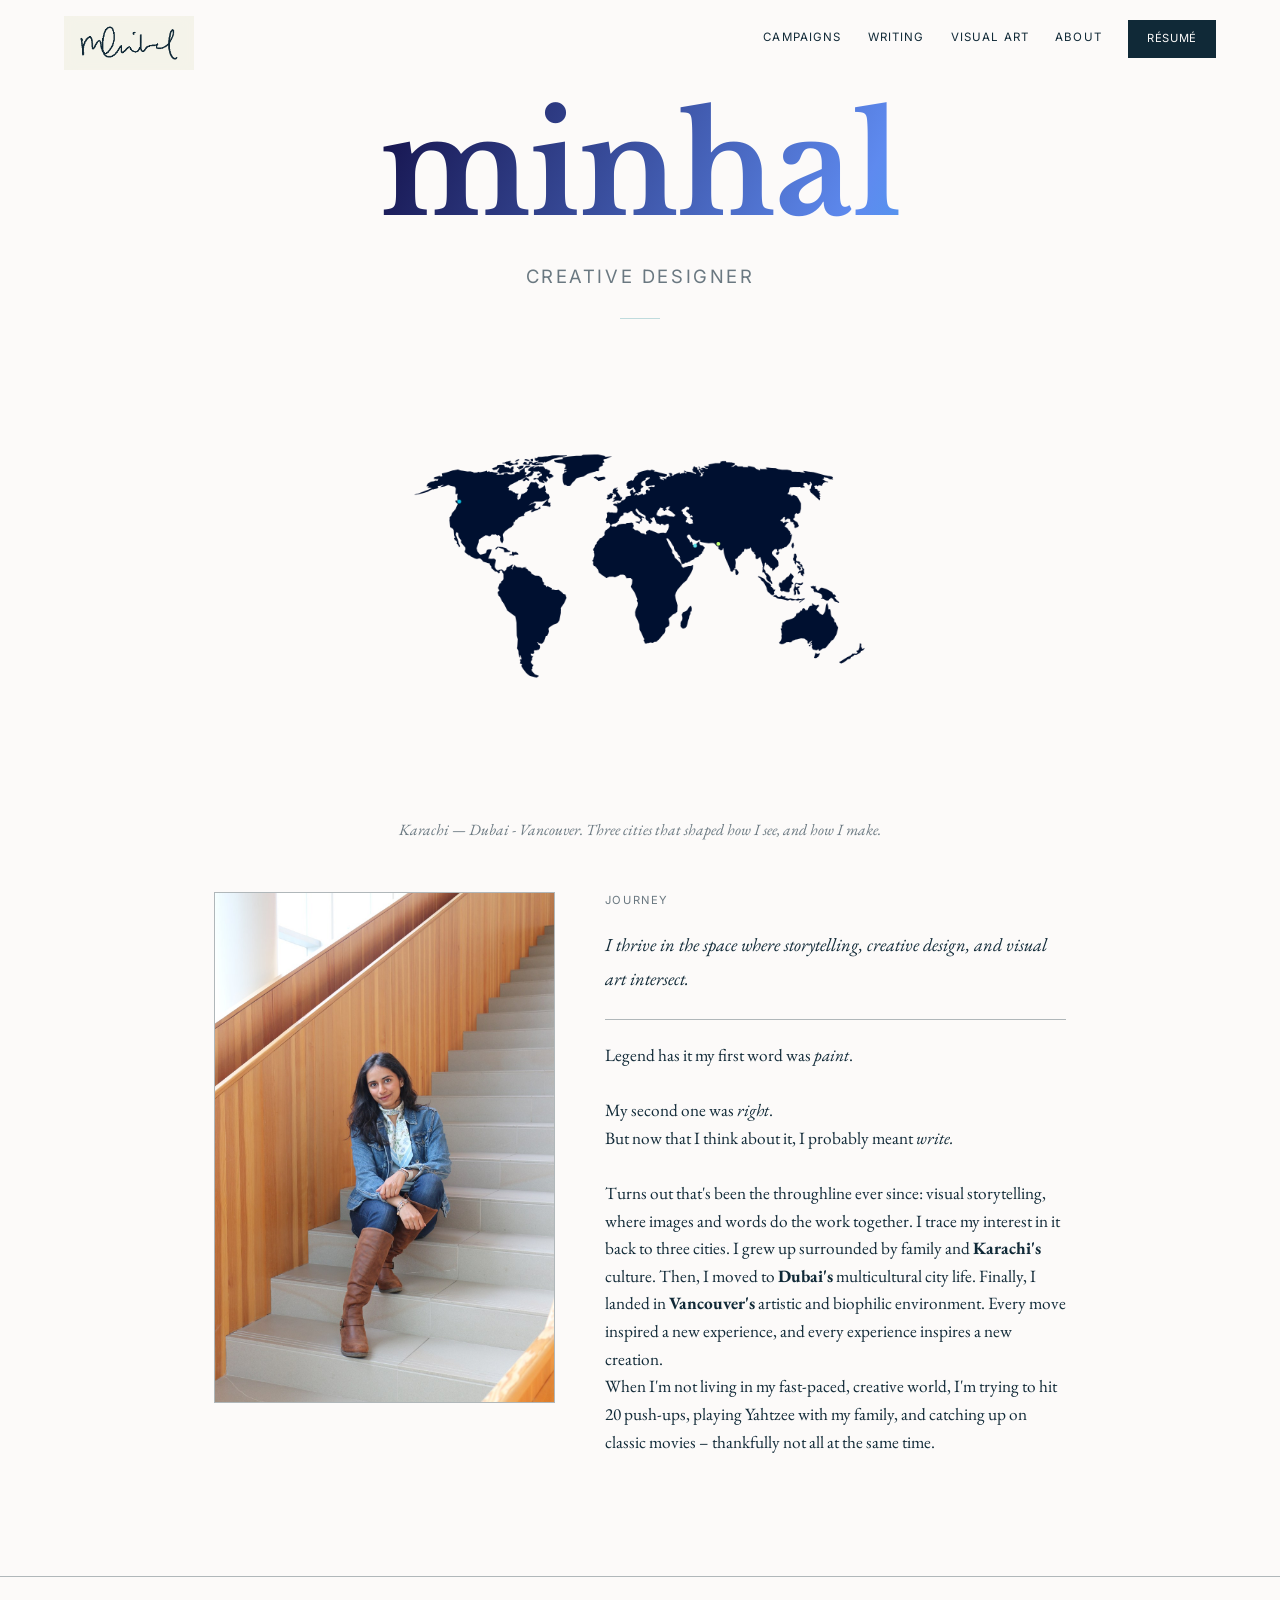
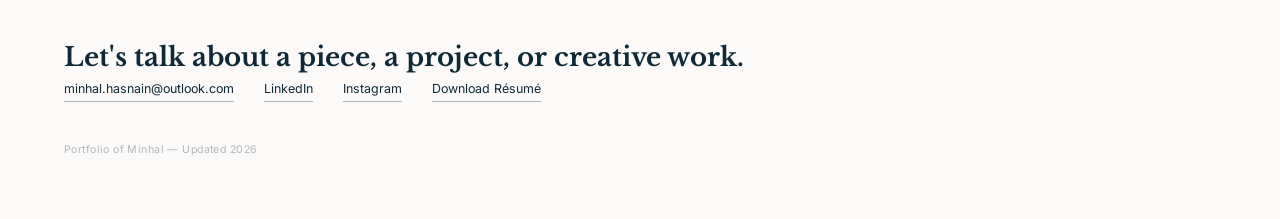
==== commit 3cd3e967: "Revise map display and enhance bio description Updated the map section and bio content for clarity a" ====
--- a/about.html
+++ b/about.html
@@ -171,9 +171,10 @@
   </div>
   <div class="about-divider"></div>
 
-  <div class="map-wrap">
-    <img src="images/world-map.png" alt="World map with pins marking Vancouver, Dubai, and Karachi">
-    <p class="map-caption">Vancouver — Karachi — Dubai. Three cities that shaped how I see, and how I make.</p>
+ <div class="map-wrap">
+    <img src="images/world-map.png" alt="World map with pins marking Vancouver, Dubai, and Karachi" style="width: 100%; height: auto;">
+</div>
+    <p class="map-caption">Karachi — Dubai - Vancouver. Three cities that shaped how I see, and how I make.</p>
   </div>
 </div>
 
@@ -185,12 +186,16 @@
   <div class="about-bio-text">
     <span class="label">Journey</span>
     <p class="bio-statement">I thrive in the space where storytelling, creative design, and visual art intersect.</p>
-    <div class="bio-placeholder-box">
-      <strong>Background:</strong> Growing up in Pakistan, surrounded by family, food, and cultural vibrancy, instilled an appreciation of tradition and history in me. Moving to Dubai introduced me to the beauty of multiculturalism. Vancouver had become as extension of that.<br>
-      <strong>Storytelling:</strong> Learning to write in a way that people want to read has been a welcome challenge for me.<br>
-      <strong>Creative design:</strong> Words is one form of communication; visuals is another. I am captivated by the power that lies in their intersection, drawing me to creative campaign work.<br>
-      <strong>Visual art:</strong> To me, a painting is like capturing a photo with no limitations to the subject. I am constantly drawn to the handling of a medium and the opportunity of a blank canvas.<br>
-      <strong>The overlap:</strong> Working across all three keeps me engaged and challenged, pushing me to produce work that either fits a box or breaks free from it. I value direction and creative freedom equally.
+
+      Legend has it my first word was <i>paint</i>.<br>
+      <br>
+      My second one was <i>right</i>. 
+      <br>
+      But now that I think about it, I probably meant <i>write.</i><br>
+      <br>
+      Turns out that's been the throughline ever since: visual storytelling, where images and words do the work together. I trace my interest in it back to three cities. I grew up surrounded by family and <b>Karachi's</b> culture. Then, I moved to <b>Dubai's</b> multicultural city life. Finally, I landed in <b>Vancouver's</b> artistic and biophilic environment. Every move inspired a new experience, and every experience inspires a new creation.
+      <br>
+      When I'm not living in my fast-paced, creative world, I'm trying to hit 20 push-ups, playing Yahtzee with my family, and catching up on classic movies – thankfully not all at the same time.
     </div>
   </div>
 </div>
